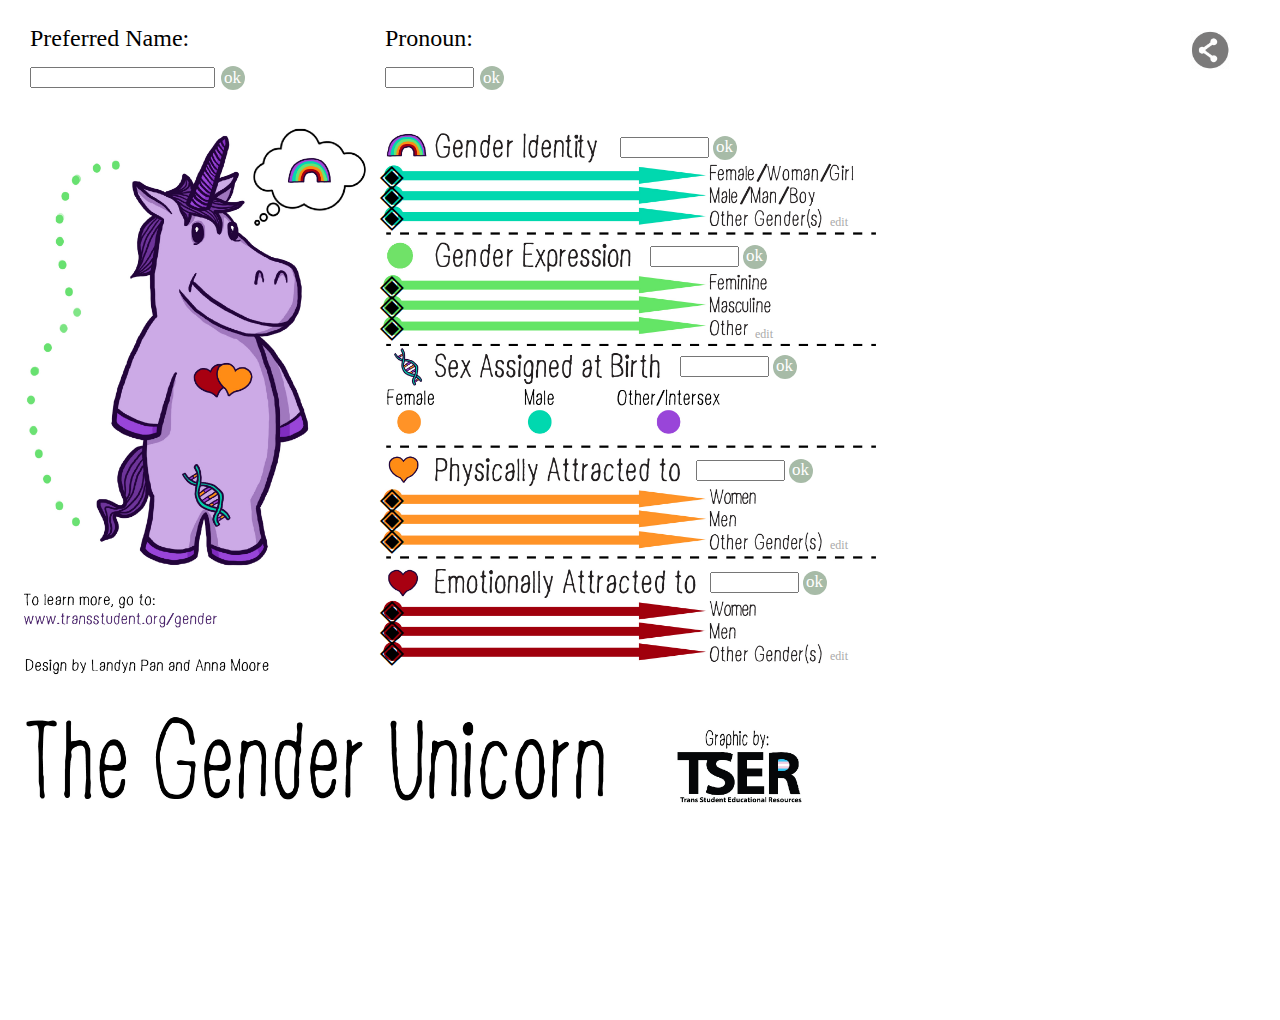
==== index.html @ 5eb84d88 "added share overlay" ====
<!DOCTYPE html>
<html>
<head>
	<title>Interactive Gender Unicorn</title>
	<link rel="stylesheet" type="text/css" href="assets/css/style.css">
	<link rel="stylesheet" type="text/css" href="assets/css/reset.css">
	<script type="text/javascript" src="assets/javascript/jquery-3.1.1.min.js"></script>
	<script type="text/javascript" src="assets/javascript/jquery-ui-1.12.1.custom/jquery-ui.min.js"></script>
</head>
<body>
	<div id="unicorn">
		<img class="unicorn-bg" src="assets/images/genderunicorn1.jpg">
		<div id="myInfo">
			<div class="infos overlayMe" id="prefName">Preferred Name:<br>
				<input type="text" name="Name" id="name" size="20" />
				<div class="okButton"><span>ok</span></div>
			</div>
			<div class="infos overlayMe" id="prefPronoun">Pronoun: <br>
				<input type="text" name="Pronoun" id="pronoun" size="8" />
				<div class="okButton"><span>ok</span></div>
			</div>
		</div>

		<div class="marker slider" id="identity-1">&#9672;</div>
		<div class="marker slider" id="identity-2">&#9672;</div>
		<div class="marker slider" id="identity-3">&#9672;</div>
		<div class="idWords overlayMe" id="genderID">
			<input type="text" name="GenderID" size="8" />
			<div class="okButton"><span>ok</span></div>
		</div>
		<!-- form to edit "other" to custom text -->
		<div class="customOther overlayMe" id="otherGID">
			<div class="editButton showForm">
				edit
			</div>
			<div class="otherForm">
				<input type="text" name="otherGID" size="12" />
				<div class="okButton"><span>ok</span></div>
			</div>
		</div>

		<div class="marker slider" id="expression-1">&#9672;</div>
		<div class="marker slider" id="expression-2">&#9672;</div>
		<div class="marker slider" id="expression-3">&#9672;</div>
		<div class="idWords overlayMe" id="genderExp">
			<input type="text" name="GenderExpression" size="8" />
			<div class="okButton"><span>ok</span></div>
		</div>
		<!-- form to edit "other" to custom text -->
		<div class="customOther overlayMe" id="otherGEx">
			<div class="editButton showForm">
				edit
			</div>
			<div class="otherForm">
				<input type="text" name="otherGEx" size="12" />
				<div class="okButton"><span>ok</span></div>
			</div>
		</div>

		<div class="marker toggle" id="assignment-1">&#9672;</div>
		<div class="marker toggle" id="assignment-2">&#9672;</div>
		<div class="marker toggle" id="assignment-3">&#9672;</div>
		<div class="idWords overlayMe" id="genderAssign">
			<input type="text" name="GenderAssignment" size="8" />
			<div class="okButton"><span>ok</span></div>
		</div>

		<div class="marker slider" id="sexorientation-1">&#9672;</div>
		<div class="marker slider" id="sexorientation-2">&#9672;</div>
		<div class="marker slider" id="sexorientation-3">&#9672;</div>
		<div class="idWords overlayMe" id="sexOrient">
			<input type="text" name="Sexual Orientation" size="8" />
			<div class="okButton"><span>ok</span></div>
		</div>
		<!-- form to edit "other" to custom text -->
		<div class="customOther overlayMe" id="otherSXO">
			<div class="editButton showForm">
				edit
			</div>
			<div class="otherForm">
				<input type="text" name="otherSXO" size="12" />
				<div class="okButton"><span>ok</span></div>
			</div>
		</div>

		<div class="marker slider" id="romorientation-1">&#9672;</div>
		<div class="marker slider" id="romorientation-2">&#9672;</div>
		<div class="marker slider" id="romorientation-3">&#9672;</div>
		<div class="idWords overlayMe" id="romOrient">
			<input type="text" name="RomanticOrientation" size="8" />
			<div class="okButton"><span>ok</span></div>
		</div>
		<!-- form to edit "other" to custom text -->
		<div class="customOther overlayMe" id="otherRMO">
			<div class="editButton showForm">
				edit
			</div>
			<div class="otherForm">
				<input type="text" name="otherRMO" size="12" />
				<div class="okButton"><span>ok</span></div>
			</div>
		</div>

		<a class="tserLink tserLink-top" href="http://www.transstudent.org/gender" target="_blank">&nbsp;</a>
	</div>
	<div id="titleBottom">
		<img class="unicorn-bg" src="assets/images/genderunicorn1.jpg">
		<a class="tserLink tserLink-bottom" href="http://www.transstudent.org/" target="_blank">&nbsp;</a>
	</div>
	<div id="shareButton"><img src="assets/images/share.png" width="40" height="40" alt="Share Your Unicorn" name="Share Your Unicorn" id="Share Your Unicorn"></div>
	<div id='popup'>
		<div id="popupBG"></div>
		<div id="shareForm">
			Share this URL: <br>
			<input type='text' value='' size='15'>
		</div>
	</div>
	<script type="text/javascript" src="assets/javascript/scripts.js"></script>
</body>
</html>
---- assets/css/style.css ----
body {

}
h1 {

}
h2 {

}
section {

}

footer {
    
}
#unicorn {
    width: 900px;
    height: 900px;
    position: relative;
}
.unicorn-bg {
    width: 100%;
    position: absolute;
    top: 0;
    left: 0;
}
#titleBottom {
    width: 900px;
    height: 120px;
    overflow: hidden;
    position: relative;
    top: -210px;
    left: -40px;
}
#shareButton {
    position: absolute;
    top: 30px;
    right: 50px;    
    opacity: .7;
    cursor: pointer;
}
#popup {
    display: none;
    position: absolute;
    top: 0;
    left: 0;
    right: 0;
    bottom: 0;
}
#popupBG {
    background-color: black;
    opacity: .5;
    position: absolute;
    top: 0;
    left: 0;
    right: 0;
    bottom: 0;
}
#shareForm {
    z-index: 10;
    position: relative;
    left: 40%;
    top: 100px;
    background-color: cornsilk;
    width: 200px;
    text-align: center;
    padding: 20px;
    border-radius: 11px;
}
#myInfo {
    background-color: white;
    position: relative;
    width: 900px;
    height: 120px;
    padding: 20px 30px;
    box-sizing: border-box;
    font-size: 24px;
    line-height: 36px;
}
#prefPronoun {
    width: 470px;
}
#prefName {
    width: 345px;
}
.infos {
    float: left;
    margin-right: 10px;
}
.okButton {
    display: inline-block;
    font-size: 17px;
    width: 24px;
    height: 24px;
    cursor: pointer;
    border-radius: 50%;
    background-color: #a7bba7;
    color: white;
    position: relative;
    top: 7px;
}
.okButton span {
    position: relative;
    top: -6px;
    left: 3px;
}
.editButton {
    font-size: 12px;
    padding: 5px;
    position: relative;
    top: -4px;
    left: 5px;
    cursor: pointer;
    color: #aaa;
}
.overlayMe {
    position: relative;
}
.overlay {
    position: absolute;
    top: 0;
    left: 0;
    background-color: white;
    width: 100%;
    height: 100%;
    padding: 3%;
    box-sizing: border-box;
    font-size: 30px;
    color: #673AB7;
    font-family: monospace;
}
.idWords .overlay {
    width: 280px;
    font-size: 20px;
    top: -2px;
}
.idWords .okButton {
    top: -2px;
}
.idWords .okButton span {
    top: 2px;
}
.overlayMe.idWords {
    position: absolute;
    top: 137px;
    left: 620px;
}
.overlayMe.idWords#genderExp {
    top: 246px;
    left: 650px;
}
.overlayMe.idWords#genderAssign {
    top: 356px;
    left: 680px;
}
.overlayMe.idWords#sexOrient {
    top: 460px;
    left: 696px;
}
.overlayMe.idWords#romOrient {
    top: 572px;
    left: 710px;
}
.customOther {    
    top: 89px;
    left: 710px;
    width: 210px;
    margin: 0;
    padding: 0;
}
.customOther .otherForm {
    position: absolute;
    top: 0;
    left: 0;
    display: none;
    width: 100%
}
.customOther .editButton.showForm {
    position: relative;
    left: 115px;
    top: 2px;
}
.customOther#otherGID {
    top: 89px;
}
.customOther#otherGEx {
    top: 179px;
}
.customOther#otherSXO {
    top: 368px;
}
.customOther#otherRMO {
    top: 457px;
}
.customOther .okButton {
    top: -3px;
    top: -2px;
    background-color: wheat;
}
.customOther .okButton span {
    top: 2px;
}
.customOther .overlay {
    font-size: 24px;
    top: -3px;
    padding-top: 0;
}
.customOther#otherGEx .editButton.showForm{
    left: 40px;
}
.marker {
    position: absolute;
    left: 380px;
    color: black;
    font-size: 31px;
    cursor: pointer;
}
.marker.toggle {
    opacity: 0;
}
.tserLink {
    position: absolute;
    cursor: pointer;
    color: white;
}
.tserLink-bottom {
    height: 100%;
    width: 20%;
    right: 40px;
}
.tserLink-top {
    top: 587px;
    left: 10px;
    width: 220px;
    height: 50px;
}
#identity-1 {
    top: 160px;
}
#identity-2 {
    top: 180px;
}
#identity-3 {
    top: 201px;
}
#expression-1 {
    top: 270px;
}
#expression-2 {
    top: 290px;
}
#expression-3 {
    top: 311px;
}
#assignment-1 {
    top: 407px;
    left: 396px;
}
#assignment-2 {
    top: 407px;
    left: 527px;
}
#assignment-3 {
    top: 407px;
    left: 655px;
}
#sexorientation-1 {
    top: 483px;
}
#sexorientation-2 {
    top: 503px;
}
#sexorientation-3 {
    top: 524px;
}
#romorientation-1 {
    top: 595px;
}
#romorientation-2 {
    top: 615px;
}
#romorientation-3 {
    top: 636px;
}
/* responsive styles! */
@media screen and (max-width: 1015px) {
    
}
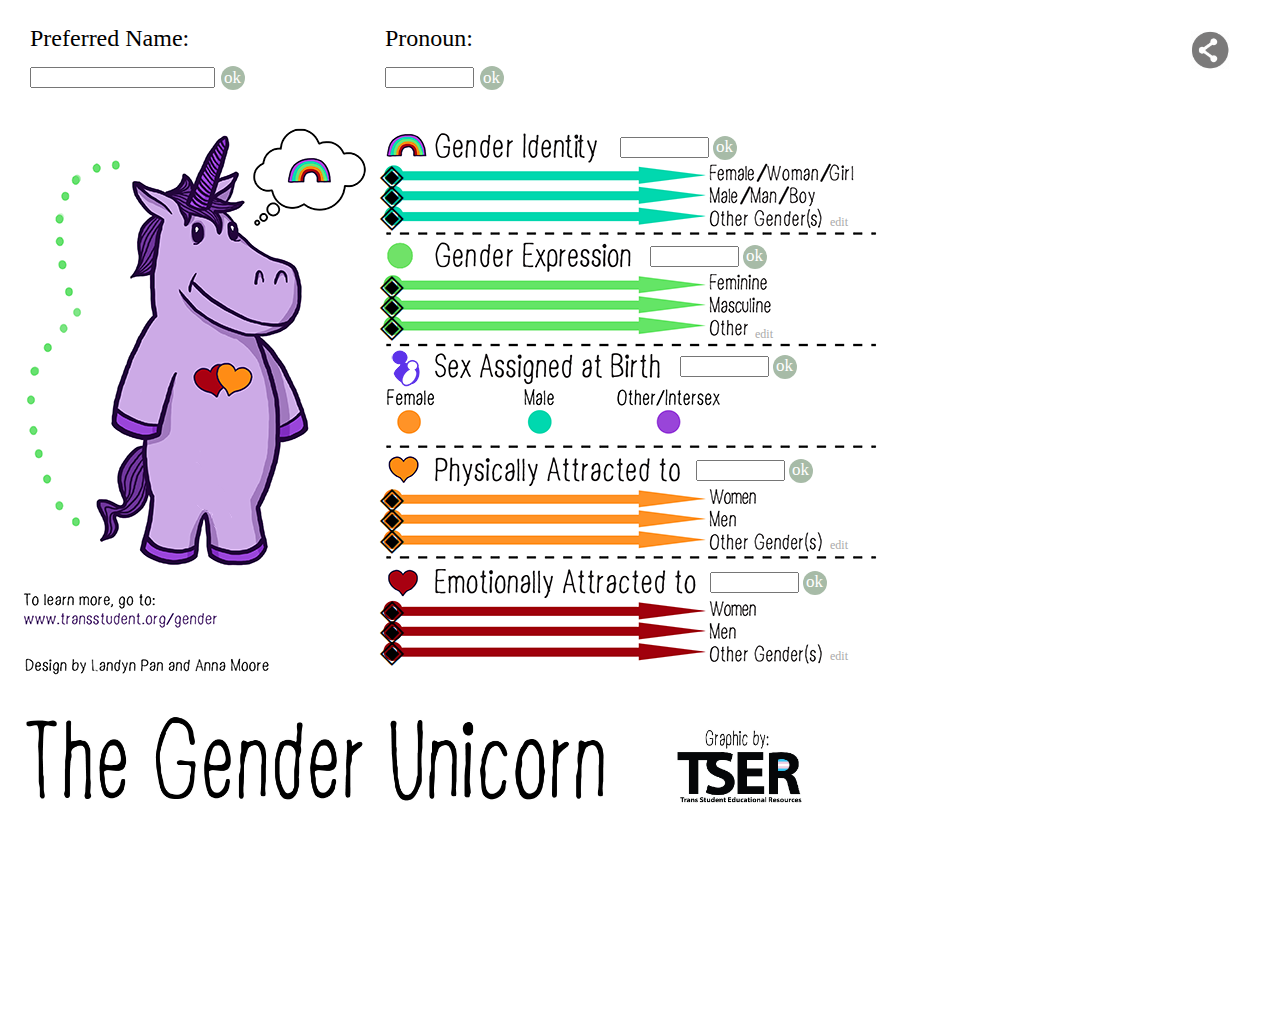
==== commit 9ba1912d: "changed dna on graphic" ====
--- a/index.html
+++ b/index.html
@@ -9,7 +9,7 @@
 </head>
 <body>
 	<div id="unicorn">
-		<img class="unicorn-bg" src="assets/images/genderunicorn1.jpg">
+		<img class="unicorn-bg" src="assets/images/genderunicorn2.png">
 		<div id="myInfo">
 			<div class="infos overlayMe" id="prefName">Preferred Name:<br>
 				<input type="text" name="Name" id="name" size="20" />
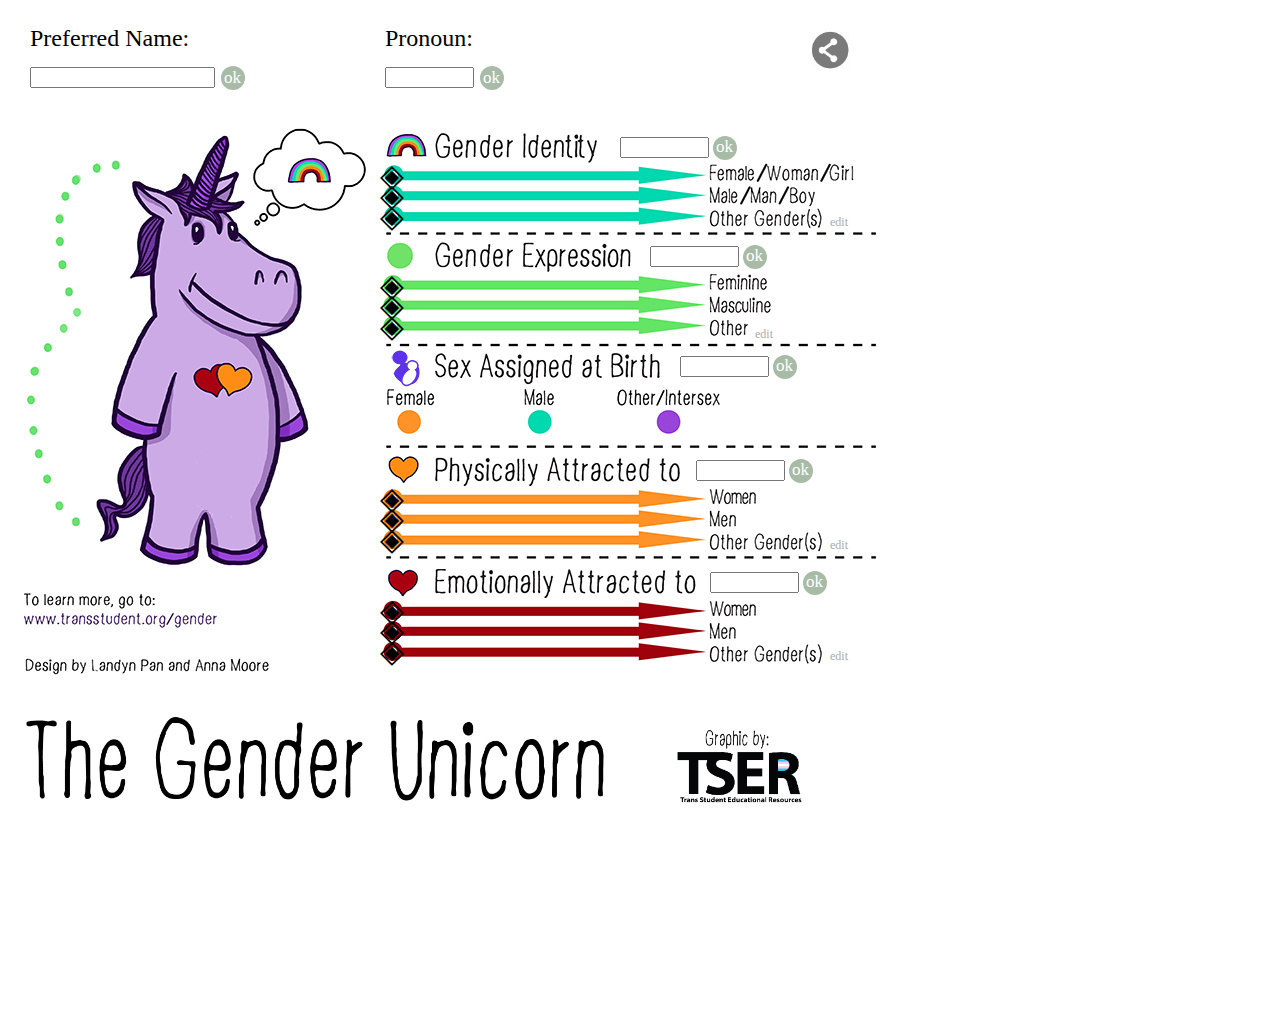
==== commit 0948fe0d: "changed dna on graphic" ====
--- a/index.html
+++ b/index.html
@@ -102,17 +102,18 @@
 		</div>
 
 		<a class="tserLink tserLink-top" href="http://www.transstudent.org/gender" target="_blank">&nbsp;</a>
+		<div id="shareButton"><img src="assets/images/share.png" width="40" height="40" alt="Share Your Unicorn" name="Share Your Unicorn" id="Share Your Unicorn"></div>
 	</div>
 	<div id="titleBottom">
 		<img class="unicorn-bg" src="assets/images/genderunicorn1.jpg">
 		<a class="tserLink tserLink-bottom" href="http://www.transstudent.org/" target="_blank">&nbsp;</a>
 	</div>
-	<div id="shareButton"><img src="assets/images/share.png" width="40" height="40" alt="Share Your Unicorn" name="Share Your Unicorn" id="Share Your Unicorn"></div>
+	
 	<div id='popup'>
 		<div id="popupBG"></div>
 		<div id="shareForm">
 			Share this URL: <br>
-			<input type='text' value='' size='15'>
+			<textarea></textarea>
 		</div>
 	</div>
 	<script type="text/javascript" src="assets/javascript/scripts.js"></script>
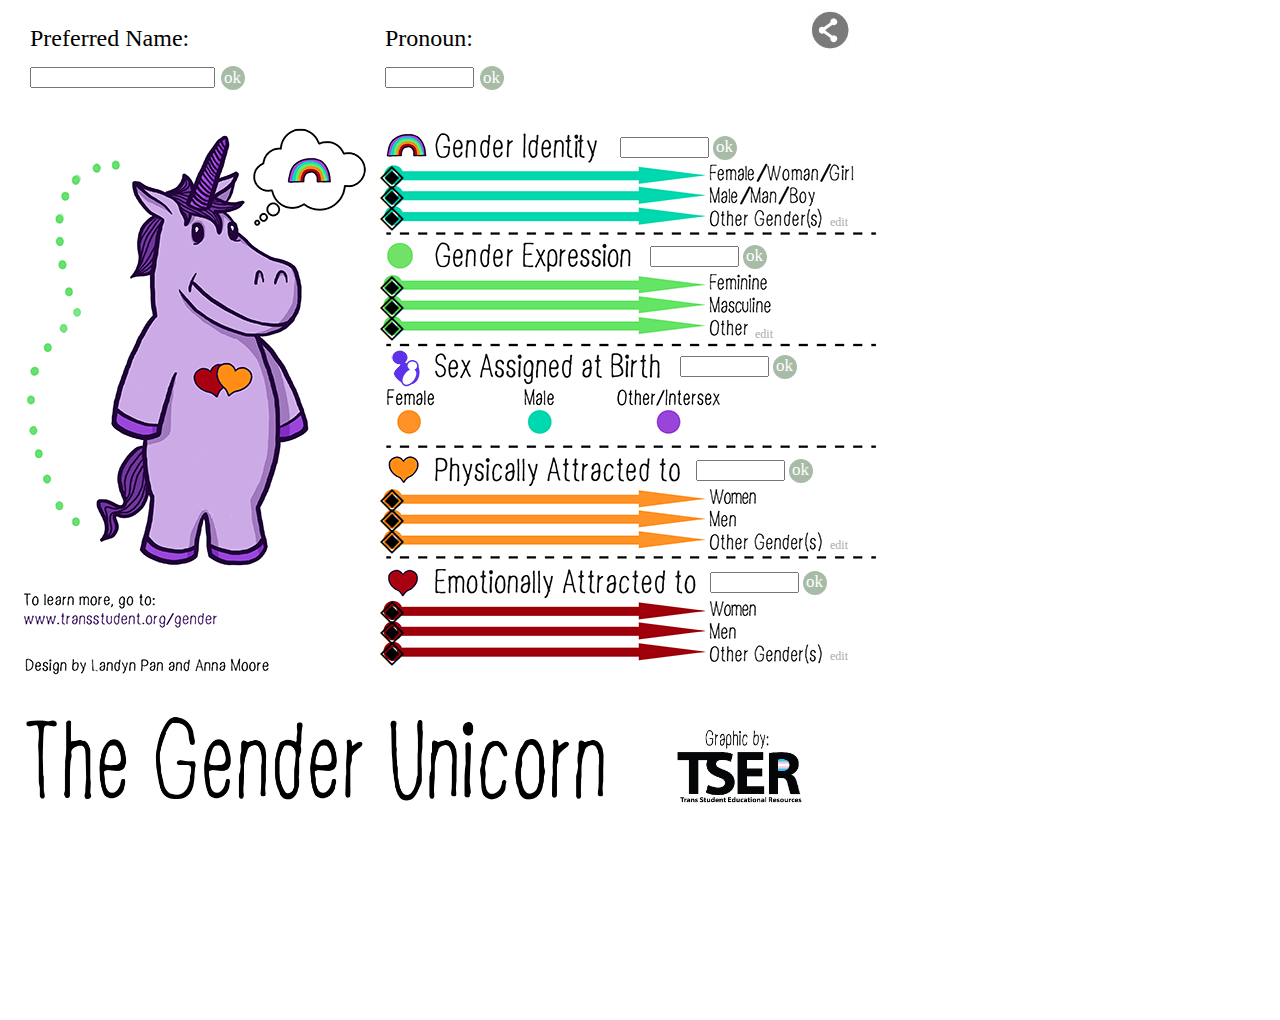
==== commit 4a9b0f5d: "other text now part of query string functionality" ====
--- a/index.html
+++ b/index.html
@@ -11,19 +11,19 @@
 	<div id="unicorn">
 		<img class="unicorn-bg" src="assets/images/genderunicorn2.png">
 		<div id="myInfo">
-			<div class="infos overlayMe" id="prefName">Preferred Name:<br>
-				<input type="text" name="Name" id="name" size="20" />
+			<div class="infos overlayMe" id="name">Preferred Name:<br>
+				<input type="text" name="Name" id="prefname" size="20" />
 				<div class="okButton"><span>ok</span></div>
 			</div>
-			<div class="infos overlayMe" id="prefPronoun">Pronoun: <br>
+			<div class="infos overlayMe" id="pron">Pronoun: <br>
 				<input type="text" name="Pronoun" id="pronoun" size="8" />
 				<div class="okButton"><span>ok</span></div>
 			</div>
 		</div>
 
-		<div class="marker slider" id="identity-1">&#9672;</div>
-		<div class="marker slider" id="identity-2">&#9672;</div>
-		<div class="marker slider" id="identity-3">&#9672;</div>
+		<div class="marker slider" id="id-1">&#9672;</div>
+		<div class="marker slider" id="id-2">&#9672;</div>
+		<div class="marker slider" id="id-3">&#9672;</div>
 		<div class="idWords overlayMe" id="genderID">
 			<input type="text" name="GenderID" size="8" />
 			<div class="okButton"><span>ok</span></div>
@@ -39,9 +39,9 @@
 			</div>
 		</div>
 
-		<div class="marker slider" id="expression-1">&#9672;</div>
-		<div class="marker slider" id="expression-2">&#9672;</div>
-		<div class="marker slider" id="expression-3">&#9672;</div>
+		<div class="marker slider" id="expr-1">&#9672;</div>
+		<div class="marker slider" id="expr-2">&#9672;</div>
+		<div class="marker slider" id="expr-3">&#9672;</div>
 		<div class="idWords overlayMe" id="genderExp">
 			<input type="text" name="GenderExpression" size="8" />
 			<div class="okButton"><span>ok</span></div>
@@ -57,17 +57,17 @@
 			</div>
 		</div>
 
-		<div class="marker toggle" id="assignment-1">&#9672;</div>
-		<div class="marker toggle" id="assignment-2">&#9672;</div>
-		<div class="marker toggle" id="assignment-3">&#9672;</div>
+		<div class="marker toggle" id="assign-1">&#9672;</div>
+		<div class="marker toggle" id="assign-2">&#9672;</div>
+		<div class="marker toggle" id="assign-3">&#9672;</div>
 		<div class="idWords overlayMe" id="genderAssign">
 			<input type="text" name="GenderAssignment" size="8" />
 			<div class="okButton"><span>ok</span></div>
 		</div>
 
-		<div class="marker slider" id="sexorientation-1">&#9672;</div>
-		<div class="marker slider" id="sexorientation-2">&#9672;</div>
-		<div class="marker slider" id="sexorientation-3">&#9672;</div>
+		<div class="marker slider" id="sexor-1">&#9672;</div>
+		<div class="marker slider" id="sexor-2">&#9672;</div>
+		<div class="marker slider" id="sexor-3">&#9672;</div>
 		<div class="idWords overlayMe" id="sexOrient">
 			<input type="text" name="Sexual Orientation" size="8" />
 			<div class="okButton"><span>ok</span></div>
@@ -83,9 +83,9 @@
 			</div>
 		</div>
 
-		<div class="marker slider" id="romorientation-1">&#9672;</div>
-		<div class="marker slider" id="romorientation-2">&#9672;</div>
-		<div class="marker slider" id="romorientation-3">&#9672;</div>
+		<div class="marker slider" id="romor-1">&#9672;</div>
+		<div class="marker slider" id="romor-2">&#9672;</div>
+		<div class="marker slider" id="romor-3">&#9672;</div>
 		<div class="idWords overlayMe" id="romOrient">
 			<input type="text" name="RomanticOrientation" size="8" />
 			<div class="okButton"><span>ok</span></div>
@@ -113,7 +113,7 @@
 		<div id="popupBG"></div>
 		<div id="shareForm">
 			Share this URL: <br>
-			<textarea></textarea>
+			<textarea cols="20" rows="30"></textarea>
 		</div>
 	</div>
 	<script type="text/javascript" src="assets/javascript/scripts.js"></script>
--- a/assets/css/style.css
+++ b/assets/css/style.css
@@ -35,7 +35,7 @@
 }
 #shareButton {
     position: absolute;
-    top: 30px;
+    top: 10px;
     right: 50px;    
     opacity: .7;
     cursor: pointer;
@@ -78,10 +78,10 @@
     font-size: 24px;
     line-height: 36px;
 }
-#prefPronoun {
+#pron {
     width: 470px;
 }
-#prefName {
+#name {
     width: 345px;
 }
 .infos {
@@ -235,52 +235,52 @@
     width: 220px;
     height: 50px;
 }
-#identity-1 {
+#id-1 {
     top: 160px;
 }
-#identity-2 {
+#id-2 {
     top: 180px;
 }
-#identity-3 {
+#id-3 {
     top: 201px;
 }
-#expression-1 {
+#expr-1 {
     top: 270px;
 }
-#expression-2 {
+#expr-2 {
     top: 290px;
 }
-#expression-3 {
+#expr-3 {
     top: 311px;
 }
-#assignment-1 {
+#assign-1 {
     top: 407px;
     left: 396px;
 }
-#assignment-2 {
+#assign-2 {
     top: 407px;
     left: 527px;
 }
-#assignment-3 {
+#assign-3 {
     top: 407px;
     left: 655px;
 }
-#sexorientation-1 {
+#sexor-1 {
     top: 483px;
 }
-#sexorientation-2 {
+#sexor-2 {
     top: 503px;
 }
-#sexorientation-3 {
+#sexor-3 {
     top: 524px;
 }
-#romorientation-1 {
+#romor-1 {
     top: 595px;
 }
-#romorientation-2 {
+#romor-2 {
     top: 615px;
 }
-#romorientation-3 {
+#romor-3 {
     top: 636px;
 }
 /* responsive styles! */
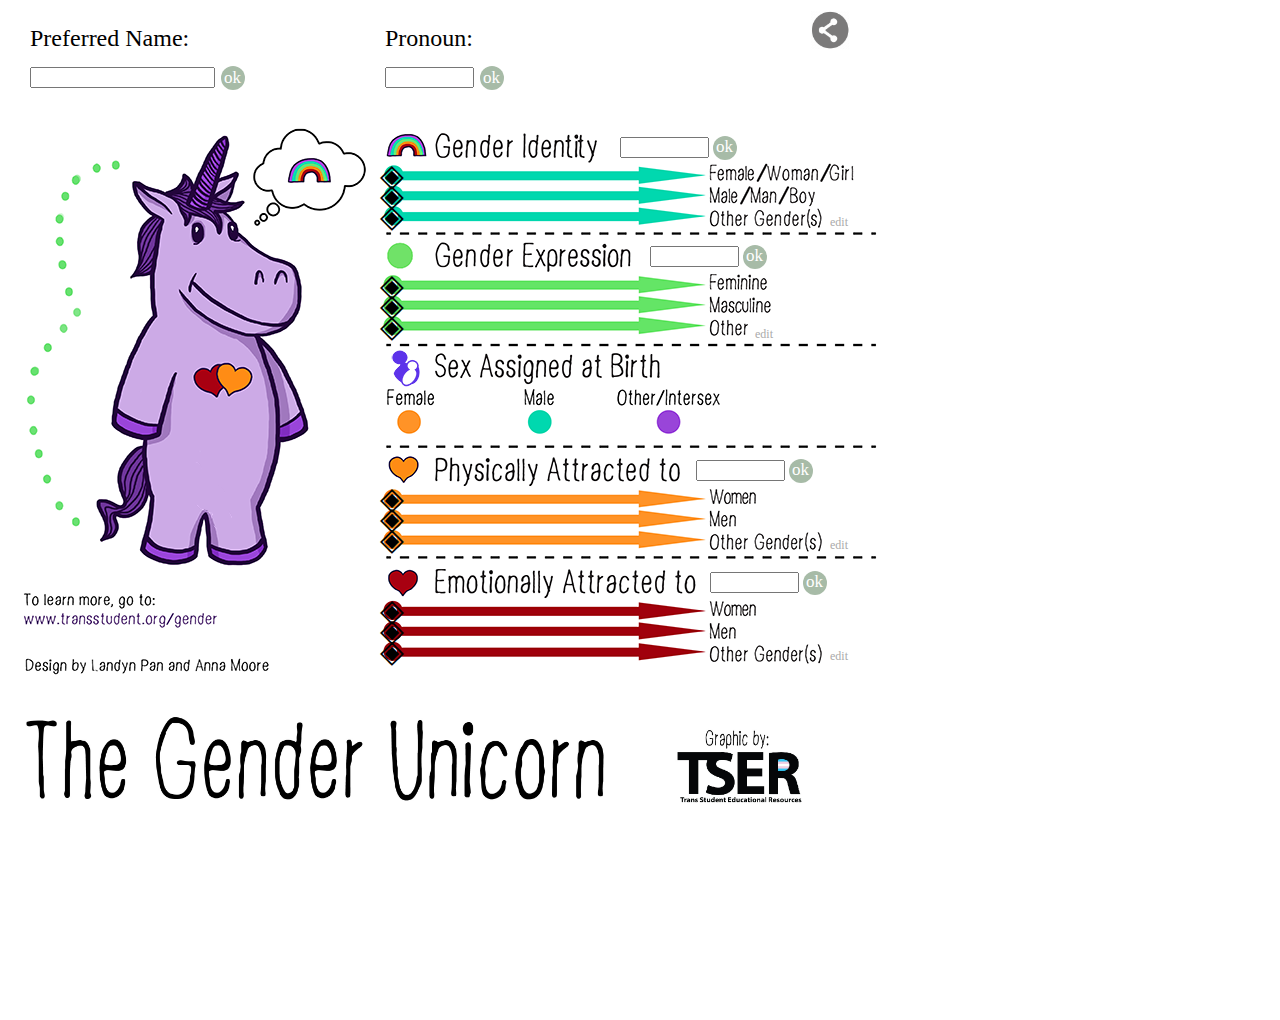
==== commit bce47cdc: "fixed sliders not registering mouseup when not over icon" ====
--- a/index.html
+++ b/index.html
@@ -12,11 +12,11 @@
 		<img class="unicorn-bg" src="assets/images/genderunicorn2.png">
 		<div id="myInfo">
 			<div class="infos overlayMe" id="name">Preferred Name:<br>
-				<input type="text" name="Name" id="prefname" size="20" />
+				<input type="text" name="Name" id="My Name" size="20" class="shareInfo" />
 				<div class="okButton"><span>ok</span></div>
 			</div>
 			<div class="infos overlayMe" id="pron">Pronoun: <br>
-				<input type="text" name="Pronoun" id="pronoun" size="8" />
+				<input type="text" name="Pronoun" id="pronoun" size="8" class="shareInfo" />
 				<div class="okButton"><span>ok</span></div>
 			</div>
 		</div>
@@ -25,7 +25,7 @@
 		<div class="marker slider" id="id-2">&#9672;</div>
 		<div class="marker slider" id="id-3">&#9672;</div>
 		<div class="idWords overlayMe" id="genderID">
-			<input type="text" name="GenderID" size="8" />
+			<input type="text" name="GenderID" class="shareInfo" size="8" />
 			<div class="okButton"><span>ok</span></div>
 		</div>
 		<!-- form to edit "other" to custom text -->
@@ -34,7 +34,7 @@
 				edit
 			</div>
 			<div class="otherForm">
-				<input type="text" name="otherGID" size="12" />
+				<input type="text" name="otherGID" class="shareInfo" size="12" />
 				<div class="okButton"><span>ok</span></div>
 			</div>
 		</div>
@@ -43,7 +43,7 @@
 		<div class="marker slider" id="expr-2">&#9672;</div>
 		<div class="marker slider" id="expr-3">&#9672;</div>
 		<div class="idWords overlayMe" id="genderExp">
-			<input type="text" name="GenderExpression" size="8" />
+			<input type="text" name="GenderExpression" class="shareInfo" size="8" />
 			<div class="okButton"><span>ok</span></div>
 		</div>
 		<!-- form to edit "other" to custom text -->
@@ -52,7 +52,7 @@
 				edit
 			</div>
 			<div class="otherForm">
-				<input type="text" name="otherGEx" size="12" />
+				<input type="text" name="otherGEx" class="shareInfo" size="12" />
 				<div class="okButton"><span>ok</span></div>
 			</div>
 		</div>
@@ -60,16 +60,12 @@
 		<div class="marker toggle" id="assign-1">&#9672;</div>
 		<div class="marker toggle" id="assign-2">&#9672;</div>
 		<div class="marker toggle" id="assign-3">&#9672;</div>
-		<div class="idWords overlayMe" id="genderAssign">
-			<input type="text" name="GenderAssignment" size="8" />
-			<div class="okButton"><span>ok</span></div>
-		</div>
 
 		<div class="marker slider" id="sexor-1">&#9672;</div>
 		<div class="marker slider" id="sexor-2">&#9672;</div>
 		<div class="marker slider" id="sexor-3">&#9672;</div>
 		<div class="idWords overlayMe" id="sexOrient">
-			<input type="text" name="Sexual Orientation" size="8" />
+			<input type="text" name="Sexual Orientation" class="shareInfo" size="8" />
 			<div class="okButton"><span>ok</span></div>
 		</div>
 		<!-- form to edit "other" to custom text -->
@@ -78,7 +74,7 @@
 				edit
 			</div>
 			<div class="otherForm">
-				<input type="text" name="otherSXO" size="12" />
+				<input type="text" name="otherSXO" class="shareInfo" size="12" />
 				<div class="okButton"><span>ok</span></div>
 			</div>
 		</div>
@@ -87,7 +83,7 @@
 		<div class="marker slider" id="romor-2">&#9672;</div>
 		<div class="marker slider" id="romor-3">&#9672;</div>
 		<div class="idWords overlayMe" id="romOrient">
-			<input type="text" name="RomanticOrientation" size="8" />
+			<input type="text" name="RomanticOrientation" class="shareInfo" size="8" />
 			<div class="okButton"><span>ok</span></div>
 		</div>
 		<!-- form to edit "other" to custom text -->
@@ -96,7 +92,7 @@
 				edit
 			</div>
 			<div class="otherForm">
-				<input type="text" name="otherRMO" size="12" />
+				<input type="text" name="otherRMO" class="shareInfo" size="12" />
 				<div class="okButton"><span>ok</span></div>
 			</div>
 		</div>
@@ -112,7 +108,7 @@
 	<div id='popup'>
 		<div id="popupBG"></div>
 		<div id="shareForm">
-			Share this URL: <br>
+			<h3>Share this Unicorn: </h3>
 			<textarea cols="20" rows="30"></textarea>
 		</div>
 	</div>
--- a/assets/css/style.css
+++ b/assets/css/style.css
@@ -203,7 +203,7 @@
 }
 .customOther .overlay {
     font-size: 24px;
-    top: -3px;
+    top: -1px;
     padding-top: 0;
 }
 .customOther#otherGEx .editButton.showForm{
